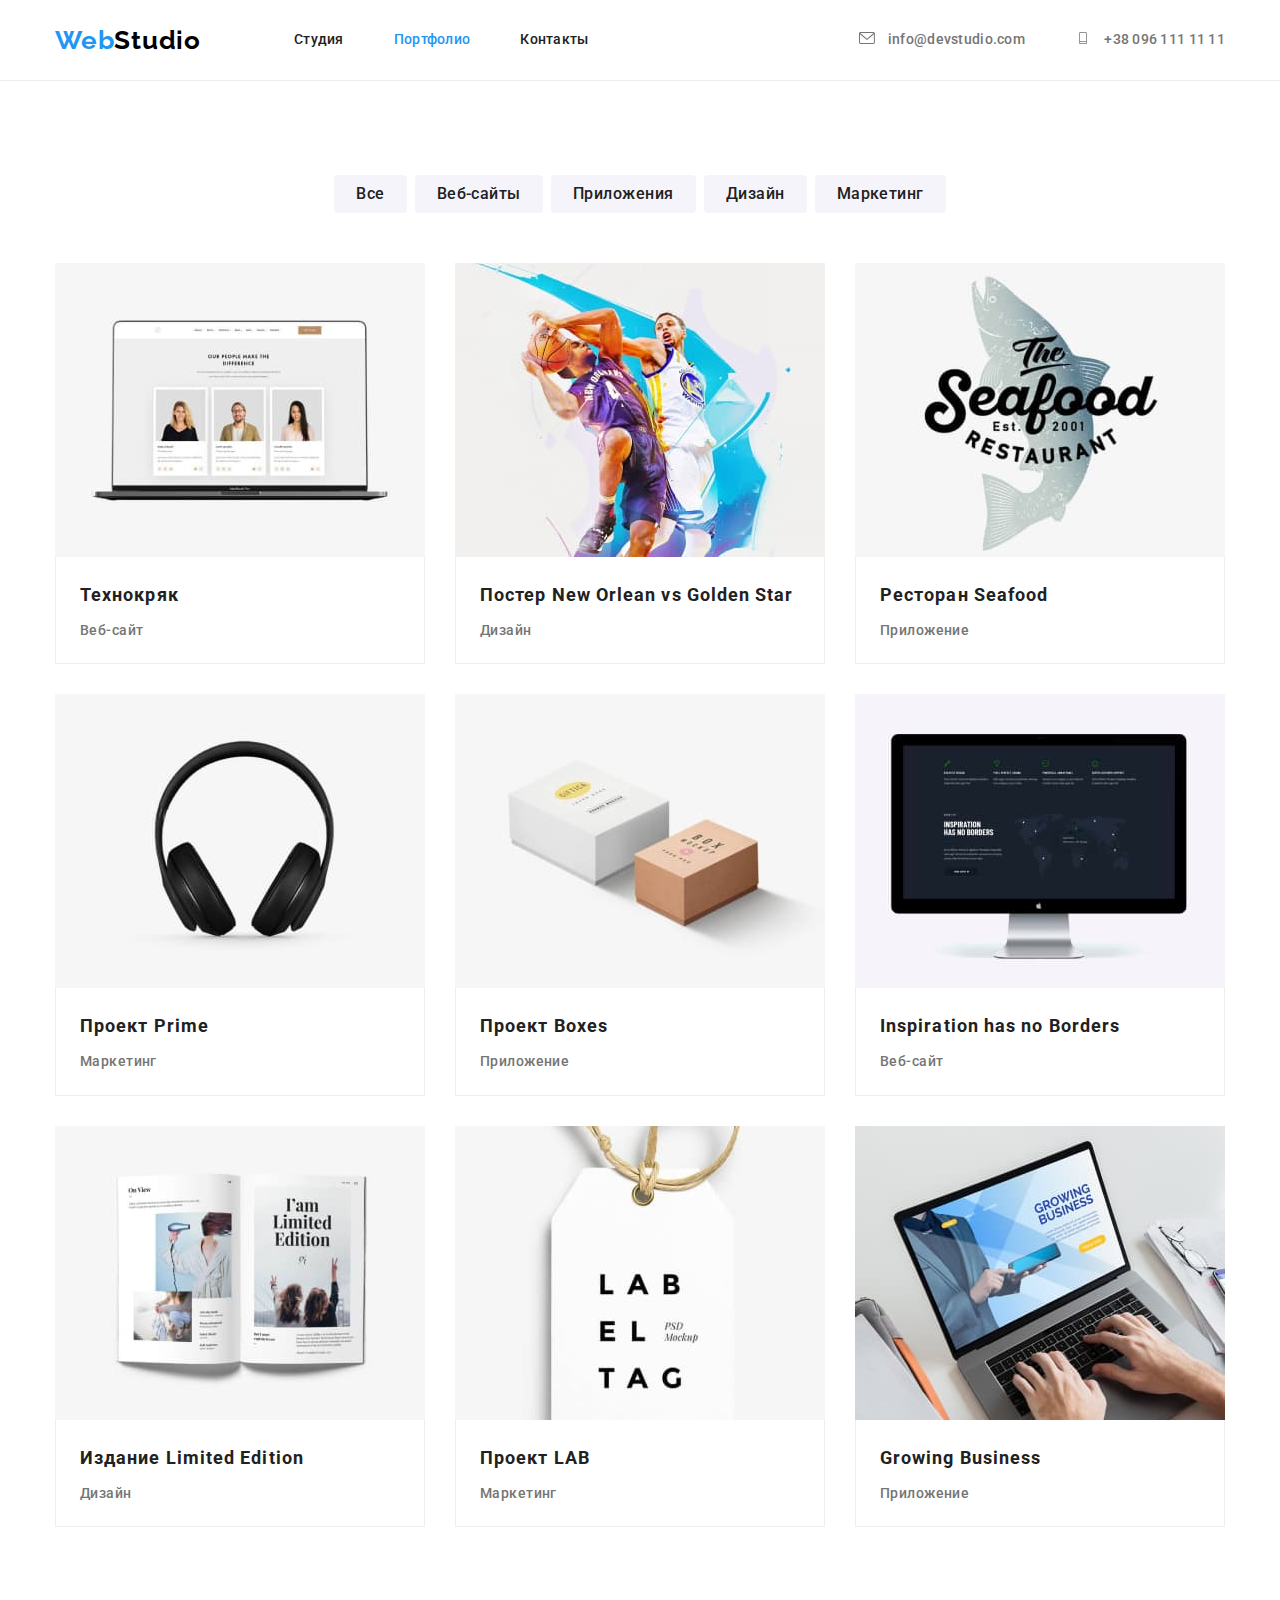
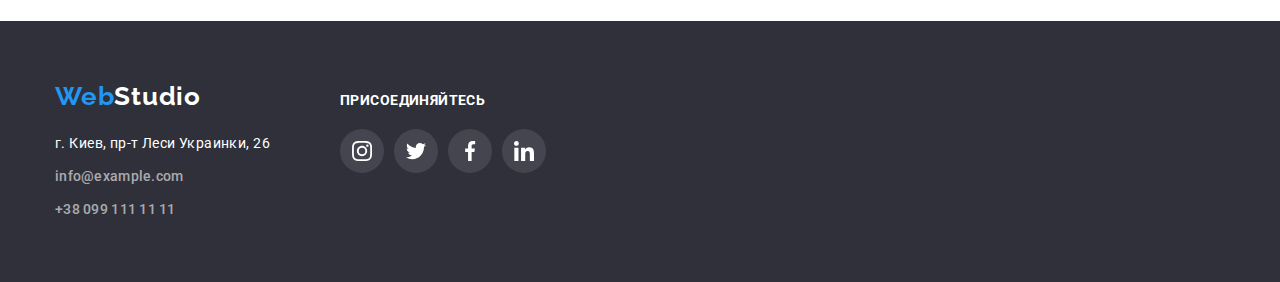
==== portfolio.html @ 262cb68c "початковий" ====
<!DOCTYPE html>
<html lang="ru">
  <head>
    <meta charset="UTF-8" />
    <meta http-equiv="X-UA-Compatible" content="IE=edge" />
    <meta name="viewport" content="width=device-width, initial-scale=1.0" />
    <title>Портфоліо</title>
    <link rel="preconnect" href="https://fonts.googleapis.com" />
    <link rel="preconnect" href="https://fonts.gstatic.com" crossorigin />
    <link
      href="https://fonts.googleapis.com/css2?family=Raleway:wght@700&family=Roboto:wght@400;500;700;900&display=swap"
      rel="stylesheet"
    />
    <link
      rel="stylesheet"
      href="https://cdnjs.cloudflare.com/ajax/libs/modern-normalize/1.1.0/modern-normalize.min.css"
    />
    <link rel="stylesheet" href="./css/styles.css" />
  </head>
  <body>
    <header class="header">
      <div class="container header-container">
        <a class="logo" href="./index.html"
          >Web<span class="web-header">Studio</span>
        </a>

        <nav class="header-nav">
          <ul class="site-nav">
            <li class="item-nav">
              <a class="link" href="/">Студия</a>
            </li>
            <li class="item-nav">
              <a class="link current" href="./portfolio.html">Портфолио</a>
            </li>
            <li class="item-nav"><a class="link" href="/">Контакты</a></li>
          </ul>
        </nav>

        <ul class="auth-cont">
          <li class="item-nav">
            <a class="link" href="info@devstudio.com">
              <svg class="auth-icon" width="16" height="12">
                <use href="./img/sprite.svg#envelope"></use>
              </svg>
              info@devstudio.com
            </a>
          </li>
          <li class="item-nav">
            <a class="link" href="/">
              <svg class="auth-icon" width="16" height="12">
                <use href="./img/sprite.svg#phone"></use>
              </svg>
              +38 096 111 11 11
            </a>
          </li>
        </ul>
      </div>
    </header>

    <main>
      <section class="portfolio section">
        <!--скрити заголовок h1 -->
        <h1 class="hide">Кнопки фільтру</h1>
        <div class="container">
          <ul class="btn-list">
            <li class="item-btn">
              <button class="btn" type="button">Все</button>
            </li>
            <li class="item-btn">
              <button class="btn" type="button">Веб-сайты</button>
            </li>
            <li class="item-btn">
              <button class="btn" type="button">Приложения</button>
            </li>
            <li class="item-btn">
              <button class="btn" type="button">Дизайн</button>
            </li>
            <li class="item-btn">
              <button class="btn" type="button">Маркетинг</button>
            </li>
          </ul>

          <!--скрити заголовок h2-->
          <h2 class="hide">Приклади робіт</h2>

          <ul class="list-works">
            <li class="work-example">
              <a class="work-example-link link" href="">
                <img
                  src="./img/portfolio/tehnokr.jpeg"
                  alt="фото спеціалістів"
                  width="370"
                />

                <div class="card-content">
                  <h3 class="example">Технокряк</h3>
                  <p class="example-name">Веб-сайт</p>
                </div>
              </a>
            </li>

            <li class="work-example">
              <a class="work-example-link link" href="">
                <div class="card-tumb">
                  <img
                    src="./img/portfolio/poster.jpeg"
                    alt="баскетболіст блокує опонента"
                    width="370"
                  />
                </div>
                <div class="card-content">
                  <h3 class="example">
                    Постер <span lang="en">New Orlean vs Golden Star</span>
                  </h3>
                  <p class="example-name">Дизайн</p>
                </div>
              </a>
            </li>

            <li class="work-example">
              <a class="work-example-link link" href="">
                <div class="card-tumb">
                  <img
                    src="./img/portfolio/restaur.jpeg"
                    alt="логотип ресторана"
                    width="370"
                  />
                </div>
                <div class="card-content">
                  <h3 class="example">
                    Ресторан <span lang="en">Seafood</span>
                  </h3>
                  <p class="example-name">Приложение</p>
                </div>
              </a>
            </li>

            <li class="work-example">
              <a class="work-example-link link" href="">
                <div class="card-tumb">
                  <img
                    src="./img/portfolio/prime.jpeg"
                    alt="наваушники"
                    width="370"
                  />
                </div>
                <div class="card-content">
                  <h3 class="example">Проект <span lang="en">Prime</span></h3>
                  <p class="example-name">Маркетинг</p>
                </div>
              </a>
            </li>

            <li class="work-example">
              <a class="work-example-link link" href="">
                <div class="card-tumb">
                  <img
                    src="./img/portfolio/boxes.jpeg"
                    alt="дві коробки"
                    width="370"
                  />
                </div>
                <div class="card-content">
                  <h3 class="example">Проект <span lang="en"> Boxes</span></h3>
                  <p class="example-name">Приложение</p>
                </div>
              </a>
            </li>

            <li class="work-example">
              <a class="work-example-link link" href="">
                <div class="card-tumb">
                  <img
                    src="./img/portfolio/inspir.jpeg"
                    alt="монітор Apple"
                    width="370"
                  />
                </div>
                <div class="card-content">
                  <h3 class="example" lang="en">Inspiration has no Borders</h3>
                  <p class="example-name">Веб-сайт</p>
                </div>
              </a>
            </li>

            <li class="work-example">
              <a class="work-example-link link" href="">
                <div class="card-tumb">
                  <img
                    src="./img/portfolio/izdanie.jpeg"
                    alt="журнал"
                    width="370"
                  />
                </div>
                <div class="card-content">
                  <h3 class="example">
                    Издание <span lang="en"> Limited Edition</span>
                  </h3>
                  <p class="example-name">Дизайн</p>
                </div>
              </a>
            </li>

            <li class="work-example">
              <a class="work-example-link link" href="">
                <div class="card-tumb">
                  <img src="./img/portfolio/lab.jpeg" alt="бірка" width="370" />
                </div>
                <div class="card-content">
                  <h3 class="example">Проект<span lang="en"> LAB </span></h3>
                  <p class="example-name">Маркетинг</p>
                </div>
              </a>
            </li>

            <li class="work-example">
              <a class="work-example-link link" href="">
                <div class="card-tumb">
                  <img
                    src="./img/portfolio/gb.jpeg"
                    alt="чоловік друкує на ноутбуці"
                    width="370"
                  />
                </div>
                <div class="card-content">
                  <h3 class="example" lang="en">Growing Business</h3>
                  <p class="example-name">Приложение</p>
                </div>
              </a>
            </li>
          </ul>
        </div>
      </section>
    </main>
    <!-- ------Footer------ -->
    <footer class="footer">
      <div class="container footer-flex">
        <div class="footer-contacts">
          <a class="logo down" href="/"
            >Web<span class="web-footer">Studio</span>
          </a>

          <address class="address">г. Киев, пр-т Леси Украинки, 26</address>

          <ul class="footer-link">
            <li class="item-footer">
              <a class="link" href="info@example.com">info@example.com</a>
            </li>
            <li class="item-footer">
              <a class="link" href="tel:+380991111111">+38 099 111 11 11</a>
            </li>
          </ul>
        </div>
        <div class="footer-social">
          <p class="footer-text">ПРИСОЕДИНЯЙТЕСЬ</p>
          <ul class="footer-social-list list">
            <li class="footer-socials-item">
              <a
                class="socials-link socials-link-instagram link"
                href=""
                aria-label="Instagram"
              >
                <svg class="footer-socials-icon" width="20" height="20">
                  <use href="./img/sprite.svg#instagram"></use>
                </svg>
              </a>
            </li>
            <li class="footer-socials-item">
              <a
                class="socials-link socials-link-twitter link"
                href=""
                aria-label="Twitter"
              >
                <svg class="footer-socials-icon" width="20" height="20">
                  <use href="./img/sprite.svg#twitter"></use>
                </svg>
              </a>
            </li>
            <li class="footer-socials-item">
              <a
                class="socials-link socials-link-facebook link"
                href=""
                aria-label="Facebook"
              >
                <svg class="footer-socials-icon" width="20" height="20">
                  <use href="./img/sprite.svg#facebook"></use>
                </svg>
              </a>
            </li>
            <li class="footer-socials-item">
              <a
                class="socials-link socials-link-linkedin link"
                href=""
                aria-label="Linkedin"
              >
                <svg class="footer-socials-icon" width="20" height="20">
                  <use href="./img/sprite.svg#linkedin"></use>
                </svg>
              </a>
            </li>
          </ul>
        </div>
      </div>
    </footer>
  </body>
</html>
---- css/styles.css ----
:root {
  --primary-text-color: #212121;
  --secondary-text-color: #757575;
  --accent-color: #2196f3;
  --main-bg: #ffffff;
  --secondary-light-bg: #f5f4fa;
  --icon-color: #afb1b8;
}

body {
  background: #fff;
  color: var(--primary-text-color);
  font-family: "Roboto", sans-serif;
}

h1,
h2,
h3,
h4,
h5,
h6,
ul,
p {
  margin: 0;
  padding: 0;
}
ul {
  list-style: none;
}
img {
  display: block;
  max-width: 100%;
  height: auto;
}

/* 
 основний колір тексту #212121 
 вторичний колір тексту #757575
 основний фон білий #FFFFFF
 акцент #2196F3
 колір футера контактів #FFFFFF99 
 фон герой #2F303A;
 фон хедер #FFFFFF;
 основний фон(наша команда)  #F5F4FA
 фон футер  #2F303A
 фон іконки: #AFB1B8;

 font-family: 'Raleway', sans-serif;

 address: rgba(255, 255, 255, 0.6);

 */

.container {
  width: 1200px;

  padding-left: 15px;
  padding-right: 15px;

  margin-left: auto;
  margin-right: auto;
}

/* ******** Header *********/
.header {
  border-bottom: 1px solid #ececec;
}

.header-container {
  display: flex;
  align-items: center;
}
.logo {
  font-family: "Raleway";
  font-weight: 700;
  font-size: 26px;
  line-height: 1.19;
  letter-spacing: 0.03em;
  color: var(--accent-color);
  text-decoration: none;
  margin-right: 93px;
}

.site-nav {
  display: flex;
  align-items: center;
}

.item-nav {
  margin-right: 50px;
}
.item-nav .link {
  display: inline-block;
  padding: 32px 0;
}
.item-nav:last-child {
  margin-right: 0;
}

.auth-cont {
  display: flex;
  align-items: center;
  margin-left: auto;
}
.auth-icon {
  margin-right: 10px;
  fill: currentColor;
}
/* ********Sections********* */
.section {
  padding: 94px 0;
}

.link {
  font-family: inherit;

  font-weight: 500;
  font-size: 14px;
  line-height: 1.14;
  letter-spacing: 0.02em;

  color: var(--primary-text-color);
  text-decoration: none;
}

.auth-cont .link {
  color: var(--secondary-text-color);
}
.site-nav .link.current {
  color: var(--accent-color);
}
/* **********Hero*********** */
.hero {
  background-color: #2f303a;
  padding: 200px 0;
  text-align: center;
  max-width: 1600px;
  height: auto;
  margin-left: auto;
  margin-right: auto;

  background-image: linear-gradient(
      to right,
      rgba(47, 48, 58, 0.4),
      rgba(47, 48, 58, 0.4)
    ),
    url(../img/hero/bg-hero.jpeg);

  background-repeat: no-repeat;
  background-position: center;
  background-size: cover;
}

.hero .container {
  color: #ffffff;
}

.title-hero {
  max-width: 696px;
  font-weight: 900;
  font-size: 44px;
  line-height: 1.36;

  letter-spacing: 0.06em;
  text-transform: uppercase;

  margin-bottom: 30px;

  margin-right: auto;
  margin-left: auto;
}
/* ********Button hero******** */
.btn-hero {
  color: #ffffff;
  background-color: var(--accent-color);
  font-weight: 700;
  font-size: 16px;
  line-height: 1.88;
  letter-spacing: 0.06em;
}
.btn-hero:hover {
  background: #188ce8;
}
.btn-hero:focus {
  background: #188ce8;
}
.hide {
  display: none;
}
/* ********* Наши приимущества ************ */
.prior {
  font-size: 14px;
  line-height: 1.14;
  letter-spacing: 0.03em;
  padding-bottom: 0;
}
.list {
  display: flex;
}

.list__item {
  width: 25%;
  margin-right: 30px;
}
.list__item:last-child {
  margin-right: 0;
}

.icon-bg {
  height: 120px;
  background-color: var(--secondary-light-bg);
  margin-bottom: 30px;
  display: flex;
  align-items: center;
  justify-content: center;
  border-radius: 4px;
}

.list li .title-prior {
  font-weight: 700;

  text-transform: uppercase;

  font-size: 14px;
  line-height: 1.14;
  letter-spacing: 0.03em;
  margin-bottom: 10px;
}
.title-description {
  line-height: 1.71;
  color: var(--secondary-text-color);
}
/* **********Чем мы занимаемся********** */
.title-section {
  font-weight: 700;
  line-height: 1.17;
  text-align: center;
  letter-spacing: 0.03em;
  font-size: 36px;
  margin-bottom: 50px;
}

.item-title {
  margin-right: 30px;
}
.item-title:last-child {
  margin-right: 0;
}
/* *********Наша команда********** */
.team {
  background: var(--secondary-light-bg);
  font-size: 16px;
  line-height: 1.19;

  letter-spacing: 0.03em;
  padding: 94px 0;
}
.name-position {
  padding-top: 30px;
  padding-bottom: 30px;
}

.team-name {
  font-weight: 500;
  font-size: 16px;
  line-height: 1.19;

  text-align: center;
  letter-spacing: 0.03em;
  margin-bottom: 10px;
}
.position {
  color: var(--secondary-text-color);
  line-height: 1.19;

  text-align: center;
  letter-spacing: 0.03em;
}
.item-team {
  background: #ffffff;
  box-shadow: 0px 1px 3px rgba(0, 0, 0, 0.12), 0px 1px 1px rgba(0, 0, 0, 0.14),
    0px 2px 1px rgba(0, 0, 0, 0.2);
  border-radius: 0px 0px 4px 4px;

  margin-right: 30px;
}
.item-team:last-child {
  margin-right: 0;
}
.socials {
  display: flex;
  justify-content: center;
}

.socials-item:not(:last-child) {
  margin-right: 10px;
}

.socials-link {
  display: flex;
  width: 100%;
  align-items: center;
  justify-content: center;
  fill: var(--icon-color);

  width: 44px;
  height: 44px;
  display: flex;
  background-color: rgba(255, 255, 255, 0.1);
  border-radius: 50%;
  justify-content: center;
  align-items: center;
}

.socials-item {
  display: flex;
  justify-content: center;
  align-items: center;
  width: 44px;
  height: 44px;
  padding: 0px;
  border: none;

  background-color: var(--main-bg);
  border-radius: 50%;

  background-repeat: no-repeat;
  background-size: 20px;
  background-position: center;
  color: var(--icon-color);
}

.socials-icon {
  fill: var(--icon-color);
}

.socials-link:hover,
.socials-link:focus {
  background-color: var(--accent-color);
}

.socials-link:hover .socials-icon,
.socials-link:focus .socials-icon {
  fill: var(--main-bg);
}

/***** Постоянные клиенты ******/
.clients-list {
  display: flex;
}

.clients-item:not(:last-child) {
  margin-right: 30px;
}

.clients-link {
  display: flex;
  width: 170px;
  height: 92px;
  justify-content: center;
  align-items: center;
  color: var(--icon-color);
  border: 1px solid var(--icon-color);
  border-radius: 4px;
  cursor: pointer;
}

.clients-logo {
  width: 106px;
  height: 60px;
  fill: currentColor;
}

.clients-link:hover,
.clients-link:focus {
  color: var(--accent-color);
  border: 1px solid var(--accent-color);
}
/* ***********Footer********* */
.footer {
  background-color: #2f303a;
  font-size: 14px;
  line-height: 1.71;

  letter-spacing: 0.03em;
  padding-top: 60px;
  padding-bottom: 60px;
}
.footer-flex {
  display: flex;
  align-items: baseline;
}
.footer-text {
  font-weight: 700;

  line-height: 1.16;
  text-transform: uppercase;
  color: #ffffff;
  margin-bottom: 20px;
}
.footer-social {
  margin-left: 70px;
}

.footer-social-list {
  display: flex;
  justify-content: center;
}

.footer-socials-item:not(:last-child) {
  margin-right: 10px;
}
.footer-socials-icon {
  width: 20px;
  height: 20px;
  fill: #ffffff;
}
.web-header {
  color: #000000;
}
.web-footer {
  color: #ffffff;
}
.down {
  display: block;
  margin-bottom: 20px;
  margin-right: 0;
}
.footer-link .link {
  color: rgba(255, 255, 255, 0.6);
}
.address {
  font-style: normal;
  font-weight: 400;
  color: #ffffff;
  margin-bottom: 9px;
}

.item-footer:not(:last-child) {
  margin-bottom: 9px;
}

.link:hover {
  color: var(--accent-color);
}
.link:focus {
  color: var(--accent-color);
}

/* ******Портфоліо***** */
.btn {
  color: var(--primary-text-color);
  cursor: pointer;
  background-color: #f5f4fa;

  border-radius: 4px;
  font-family: inherit;
  font-weight: 500;
  font-size: 16px;
  line-height: 1.6;

  letter-spacing: 0.03em;
  padding: 6px 22px;
  border: none;
}

.btn:hover {
  color: #ffffff;
  background-color: var(--accent-color);
  box-shadow: 0px 4px 4px rgba(0, 0, 0, 0.15);
}

.btn:focus {
  color: #ffffff;
  background-color: var(--accent-color);
  box-shadow: 0px 4px 4px rgba(0, 0, 0, 0.15);
}

.btn-list {
  display: flex;
  justify-content: center;
  margin-bottom: 50px;
}
.btn-list .item-btn {
  margin-right: 8px;
}
.btn-list .item-btn:last-child {
  margin-right: 0;
}
.example {
  font-weight: 700;
  font-size: 18px;
  line-height: 2;
  letter-spacing: 0.06em;
}
.example-name {
  line-height: 1.9;
  letter-spacing: 0.03em;
  margin-top: 4px;

  color: var(--secondary-text-color);
}
.list-works {
  display: flex;
  flex-wrap: wrap;
  margin-top: -30px;
  margin-left: -30px;
}

.work-example {
  flex-basis: calc(100% / 3-30px);
  margin-top: 30px;
  margin-left: 30px;
}
.work-example-link {
  display: block;
}
.work-example-link:hover,
.work-example-link:focus {
  box-shadow: 0px 1px 1px rgba(0, 0, 0, 0.12), 0px 4px 4px rgba(0, 0, 0, 0.06),
    1px 4px 6px rgba(0, 0, 0, 0.16);
}
.card-content {
  padding: 20px 24px;
  border-right: 1px solid #eeeeee;
  border-left: 1px solid #eeeeee;
  border-bottom: 1px solid #eeeeee;
}
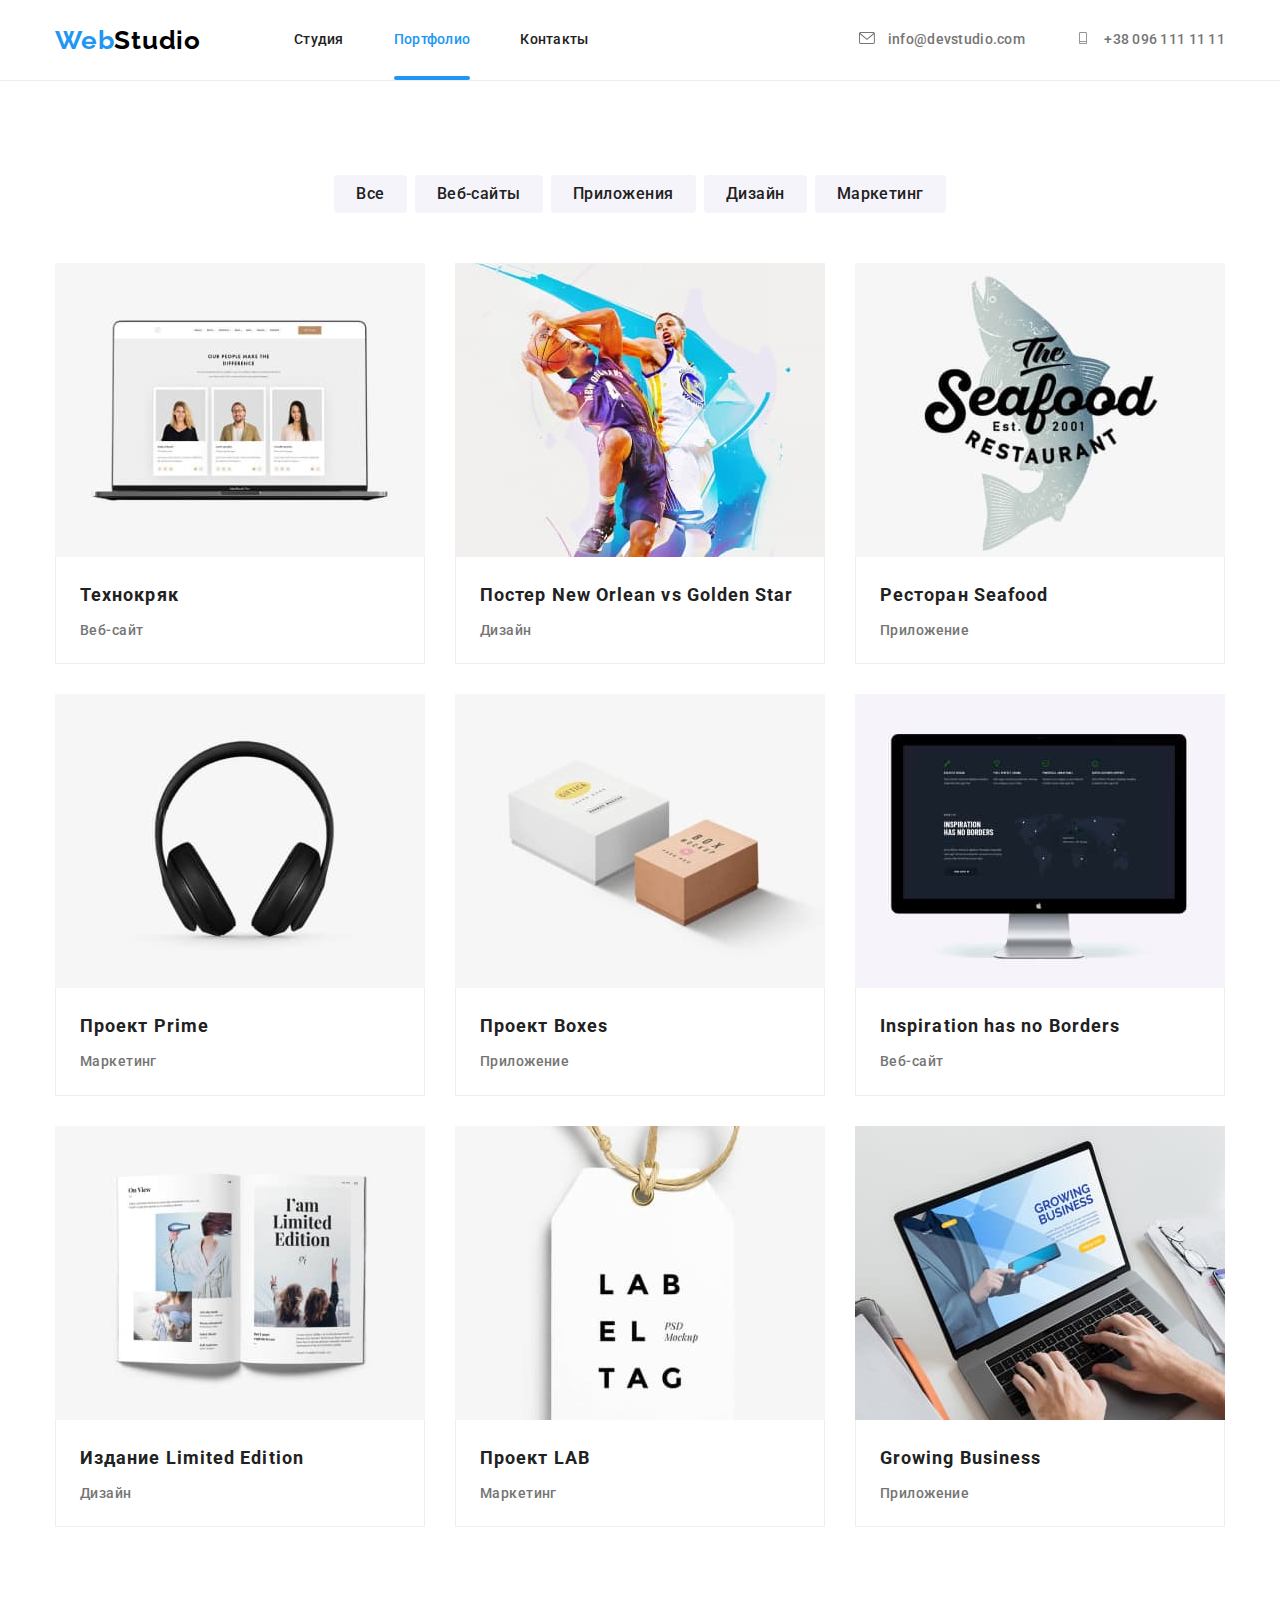
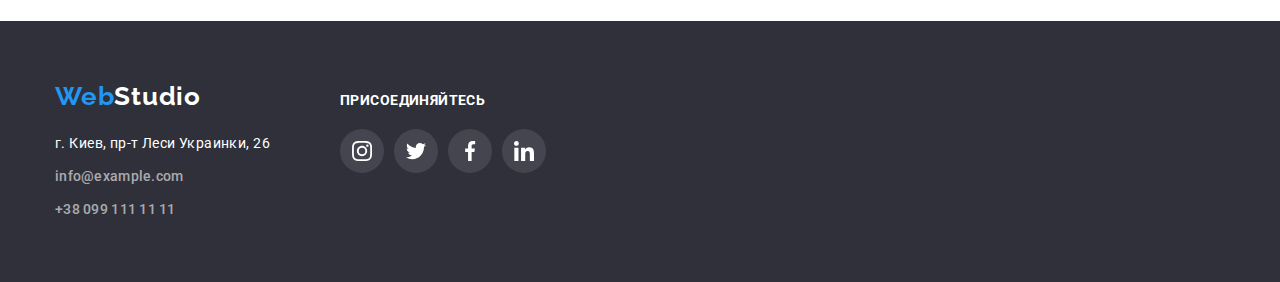
==== commit 5a25cd3e: "модальне вікно і текст з фоном" ====
--- a/portfolio.html
+++ b/portfolio.html
@@ -27,12 +27,16 @@
         <nav class="header-nav">
           <ul class="site-nav">
             <li class="item-nav">
-              <a class="link" href="/">Студия</a>
+              <a class="item-nav-link link" href="/">Студия</a>
             </li>
             <li class="item-nav">
-              <a class="link current" href="./portfolio.html">Портфолио</a>
-            </li>
-            <li class="item-nav"><a class="link" href="/">Контакты</a></li>
+              <a class="item-nav-link link current" href="./portfolio.html"
+                >Портфолио</a
+              >
+            </li>
+            <li class="item-nav-link item-nav">
+              <a class="link" href="/">Контакты</a>
+            </li>
           </ul>
         </nav>
 
@@ -86,12 +90,21 @@
           <ul class="list-works">
             <li class="work-example">
               <a class="work-example-link link" href="">
-                <img
-                  src="./img/portfolio/tehnokr.jpeg"
-                  alt="фото спеціалістів"
-                  width="370"
-                />
-
+                <div class="card-thumb">
+                  <img
+                    src="./img/portfolio/tehnokr.jpeg"
+                    alt="фото спеціалістів"
+                    width="370"
+                  />
+                  <div class="card-descript">
+                    <p>
+                      Ресурс предлагает комплексные предложения с разным уровнем
+                      функционала и сервисов. Все это позволит посетителю
+                      получить исчерпывающие сведения о компании или частном
+                      лице
+                    </p>
+                  </div>
+                </div>
                 <div class="card-content">
                   <h3 class="example">Технокряк</h3>
                   <p class="example-name">Веб-сайт</p>
@@ -101,12 +114,20 @@
 
             <li class="work-example">
               <a class="work-example-link link" href="">
-                <div class="card-tumb">
+                <div class="card-thumb">
                   <img
                     src="./img/portfolio/poster.jpeg"
                     alt="баскетболіст блокує опонента"
                     width="370"
                   />
+                  <div class="card-descript">
+                    <p>
+                      Ресурс предлагает комплексные предложения с разным уровнем
+                      функционала и сервисов. Все это позволит посетителю
+                      получить исчерпывающие сведения о компании или частном
+                      лице
+                    </p>
+                  </div>
                 </div>
                 <div class="card-content">
                   <h3 class="example">
@@ -119,12 +140,20 @@
 
             <li class="work-example">
               <a class="work-example-link link" href="">
-                <div class="card-tumb">
+                <div class="card-thumb">
                   <img
                     src="./img/portfolio/restaur.jpeg"
                     alt="логотип ресторана"
                     width="370"
                   />
+                  <div class="card-descript">
+                    <p>
+                      Ресурс предлагает комплексные предложения с разным уровнем
+                      функционала и сервисов. Все это позволит посетителю
+                      получить исчерпывающие сведения о компании или частном
+                      лице
+                    </p>
+                  </div>
                 </div>
                 <div class="card-content">
                   <h3 class="example">
@@ -137,12 +166,20 @@
 
             <li class="work-example">
               <a class="work-example-link link" href="">
-                <div class="card-tumb">
+                <div class="card-thumb">
                   <img
                     src="./img/portfolio/prime.jpeg"
                     alt="наваушники"
                     width="370"
                   />
+                  <div class="card-descript">
+                    <p>
+                      Ресурс предлагает комплексные предложения с разным уровнем
+                      функционала и сервисов. Все это позволит посетителю
+                      получить исчерпывающие сведения о компании или частном
+                      лице
+                    </p>
+                  </div>
                 </div>
                 <div class="card-content">
                   <h3 class="example">Проект <span lang="en">Prime</span></h3>
@@ -153,12 +190,20 @@
 
             <li class="work-example">
               <a class="work-example-link link" href="">
-                <div class="card-tumb">
+                <div class="card-thumb">
                   <img
                     src="./img/portfolio/boxes.jpeg"
                     alt="дві коробки"
                     width="370"
                   />
+                  <div class="card-descript">
+                    <p>
+                      Ресурс предлагает комплексные предложения с разным уровнем
+                      функционала и сервисов. Все это позволит посетителю
+                      получить исчерпывающие сведения о компании или частном
+                      лице
+                    </p>
+                  </div>
                 </div>
                 <div class="card-content">
                   <h3 class="example">Проект <span lang="en"> Boxes</span></h3>
@@ -169,12 +214,20 @@
 
             <li class="work-example">
               <a class="work-example-link link" href="">
-                <div class="card-tumb">
+                <div class="card-thumb">
                   <img
                     src="./img/portfolio/inspir.jpeg"
                     alt="монітор Apple"
                     width="370"
                   />
+                  <div class="card-descript">
+                    <p>
+                      Ресурс предлагает комплексные предложения с разным уровнем
+                      функционала и сервисов. Все это позволит посетителю
+                      получить исчерпывающие сведения о компании или частном
+                      лице
+                    </p>
+                  </div>
                 </div>
                 <div class="card-content">
                   <h3 class="example" lang="en">Inspiration has no Borders</h3>
@@ -185,12 +238,20 @@
 
             <li class="work-example">
               <a class="work-example-link link" href="">
-                <div class="card-tumb">
+                <div class="card-thumb">
                   <img
                     src="./img/portfolio/izdanie.jpeg"
                     alt="журнал"
                     width="370"
                   />
+                  <div class="card-descript">
+                    <p>
+                      Ресурс предлагает комплексные предложения с разным уровнем
+                      функционала и сервисов. Все это позволит посетителю
+                      получить исчерпывающие сведения о компании или частном
+                      лице
+                    </p>
+                  </div>
                 </div>
                 <div class="card-content">
                   <h3 class="example">
@@ -203,8 +264,16 @@
 
             <li class="work-example">
               <a class="work-example-link link" href="">
-                <div class="card-tumb">
+                <div class="card-thumb">
                   <img src="./img/portfolio/lab.jpeg" alt="бірка" width="370" />
+                  <div class="card-descript">
+                    <p>
+                      Ресурс предлагает комплексные предложения с разным уровнем
+                      функционала и сервисов. Все это позволит посетителю
+                      получить исчерпывающие сведения о компании или частном
+                      лице
+                    </p>
+                  </div>
                 </div>
                 <div class="card-content">
                   <h3 class="example">Проект<span lang="en"> LAB </span></h3>
@@ -215,12 +284,20 @@
 
             <li class="work-example">
               <a class="work-example-link link" href="">
-                <div class="card-tumb">
+                <div class="card-thumb">
                   <img
                     src="./img/portfolio/gb.jpeg"
                     alt="чоловік друкує на ноутбуці"
                     width="370"
                   />
+                  <div class="card-descript">
+                    <p>
+                      Ресурс предлагает комплексные предложения с разным уровнем
+                      функционала и сервисов. Все это позволит посетителю
+                      получить исчерпывающие сведения о компании или частном
+                      лице
+                    </p>
+                  </div>
                 </div>
                 <div class="card-content">
                   <h3 class="example" lang="en">Growing Business</h3>
--- a/css/styles.css
+++ b/css/styles.css
@@ -97,6 +97,20 @@
   margin-right: 0;
 }
 
+.item-nav-link {
+  position: relative;
+}
+.item-nav-link.current::after {
+  content: " ";
+  position: absolute;
+  bottom: 0;
+  right: 0;
+  width: 100%;
+  height: 4px;
+  background-color: var(--accent-color);
+  border-radius: 2px;
+}
+
 .auth-cont {
   display: flex;
   align-items: center;
@@ -106,7 +120,7 @@
   margin-right: 10px;
   fill: currentColor;
 }
-/* ********Sections********* */
+
 .section {
   padding: 94px 0;
 }
@@ -187,6 +201,60 @@
 .hide {
   display: none;
 }
+
+.backdrop {
+  position: fixed;
+  top: 0;
+  left: 0;
+
+  width: 100%;
+  height: 100%;
+  background-color: rgba(0, 0, 0, 0.2);
+  opacity: 1;
+  transition: opacity 250ms cubic-bezier(0.4, 0, 0.2, 1);
+}
+.backdrop.is-hidden {
+  opacity: 0;
+  pointer-events: none;
+}
+.backdrop.is-hidden .modal {
+  transform: translate(-50%, -50%) scale(1.1);
+}
+.modal {
+  position: absolute;
+  top: 50%;
+  left: 50%;
+
+  width: 528px;
+  height: 581px;
+  transform: translate(-50%, -50%);
+  background-color: #ffffff;
+  box-shadow: 0px 1px 3px rgba(0, 0, 0, 0.12), 0px 1px 1px rgba(0, 0, 0, 0.14),
+    0px 2px 1px rgba(0, 0, 0, 0.2);
+  border-radius: 4px;
+  transform: translate(-50%, -50%) scale(1);
+  transition: transform 250ms cubic-bezier(0.4, 0, 0.2, 1);
+}
+
+.modal-btn {
+  position: absolute;
+  top: 8px;
+  right: 8px;
+  display: flex;
+  align-items: center;
+  justify-content: center;
+  padding: 0;
+  width: 30px;
+  height: 30px;
+  cursor: pointer;
+  border-radius: 50%;
+  border-width: 1px;
+  border-style: solid;
+  border-color: rgba(0, 0, 0, 0.1);
+  border-image: initial;
+  background-color: transparent;
+}
+
 /* ********* Наши приимущества ************ */
 .prior {
   font-size: 14px;
@@ -242,9 +310,24 @@
 
 .item-title {
   margin-right: 30px;
+  position: relative;
 }
 .item-title:last-child {
   margin-right: 0;
+}
+.thumb-work {
+  position: absolute;
+  width: 370px;
+  height: 70px;
+  background: rgba(47, 48, 58, 0.8);
+  display: flex;
+  justify-content: center;
+  align-items: center;
+  bottom: 0;
+}
+.title-work {
+  color: #ffffff;
+  text-transform: uppercase;
 }
 /* *********Наша команда********** */
 .team {
@@ -520,9 +603,48 @@
   box-shadow: 0px 1px 1px rgba(0, 0, 0, 0.12), 0px 4px 4px rgba(0, 0, 0, 0.06),
     1px 4px 6px rgba(0, 0, 0, 0.16);
 }
+
 .card-content {
   padding: 20px 24px;
   border-right: 1px solid #eeeeee;
   border-left: 1px solid #eeeeee;
   border-bottom: 1px solid #eeeeee;
 }
+
+.card-thumb {
+  position: relative;
+
+  overflow: hidden;
+}
+.card-thumb::before {
+  position: absolute;
+  display: inline-block;
+  content: "";
+  top: 0;
+  left: 0;
+  width: 100%;
+  height: 100%;
+  background-color: rgba(33, 150, 243, 0.9);
+  opacity: 0;
+  transform: translateY(100%);
+  transition: 250ms cubic-bezier(0.4, 0, 0.2, 1);
+}
+.work-example:hover .card-thumb::before {
+  opacity: 1;
+  transform: translateY(0);
+}
+
+.work-example:hover .card-descript {
+  opacity: 1;
+}
+
+.card-descript {
+  position: absolute;
+  top: 50%;
+  left: 50%;
+
+  transform: translate(-50%, -50%);
+  opacity: 0;
+
+  color: #ffffff;
+}
